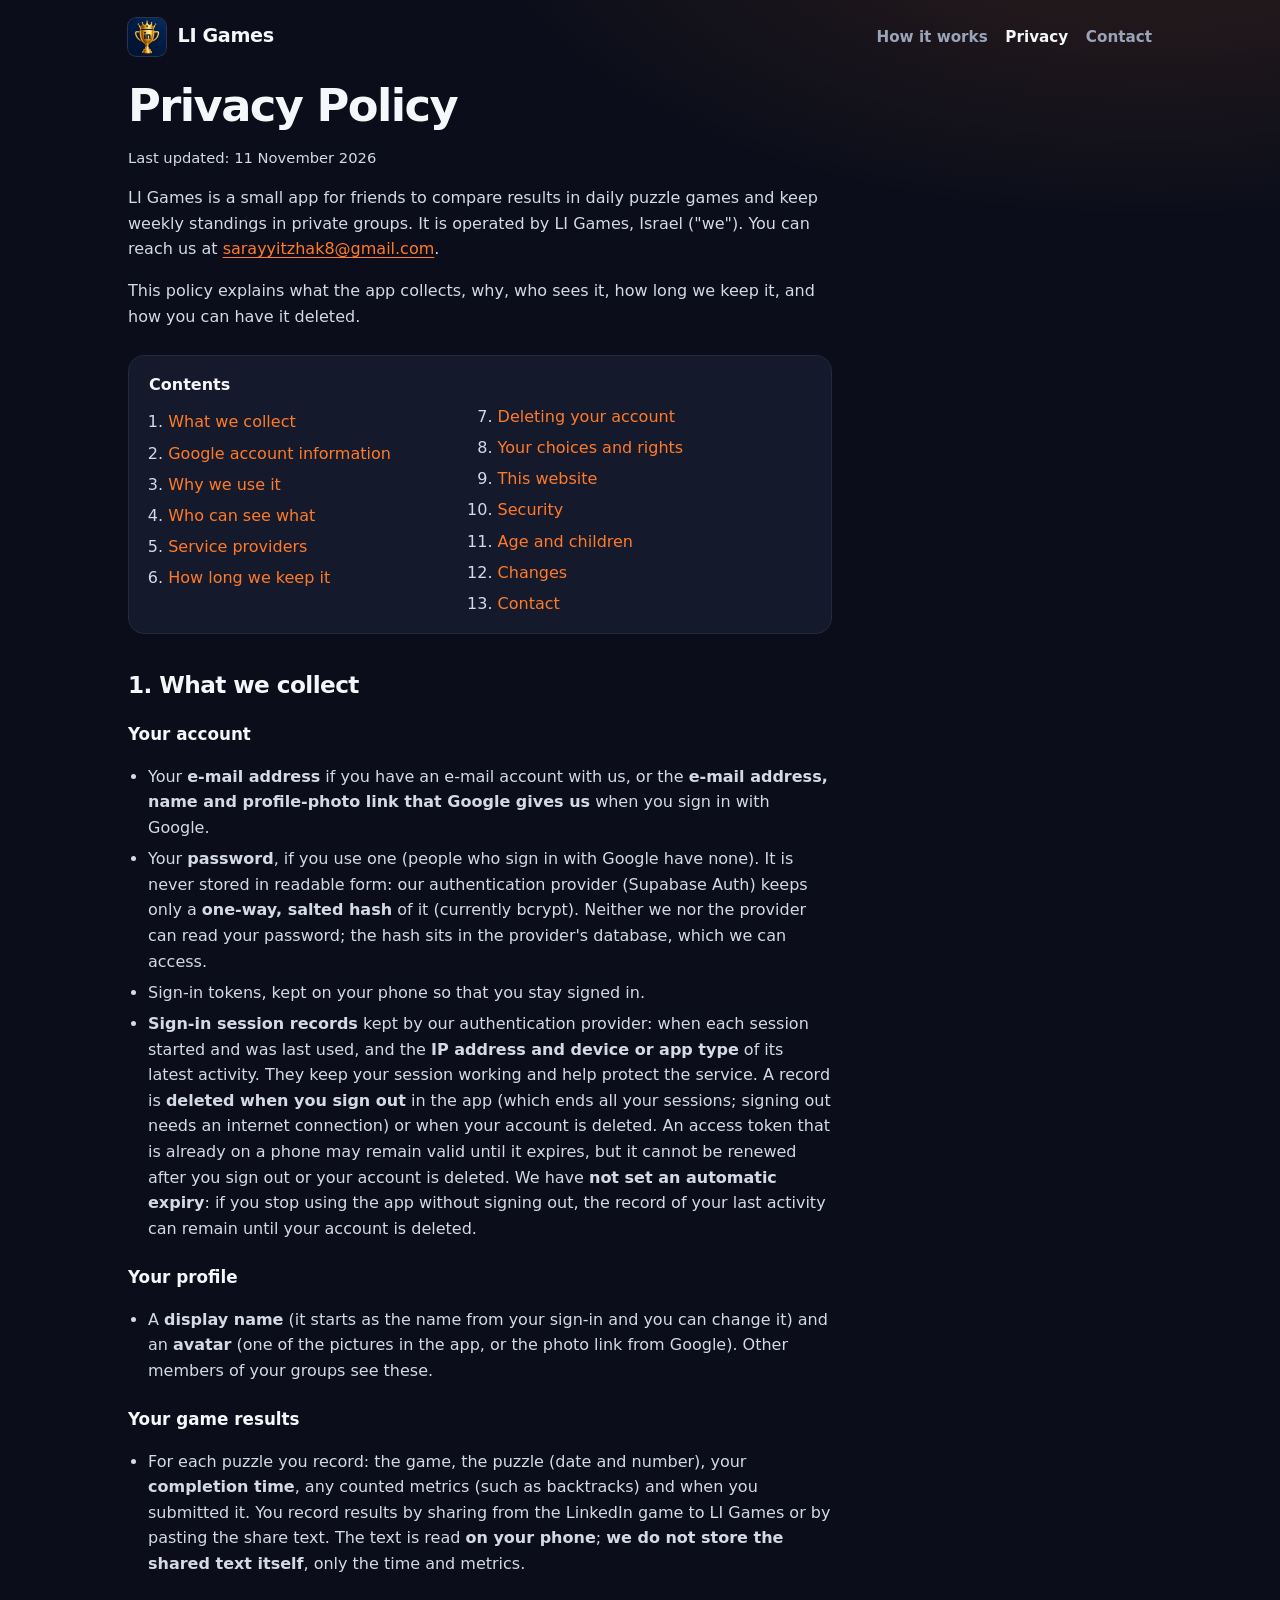
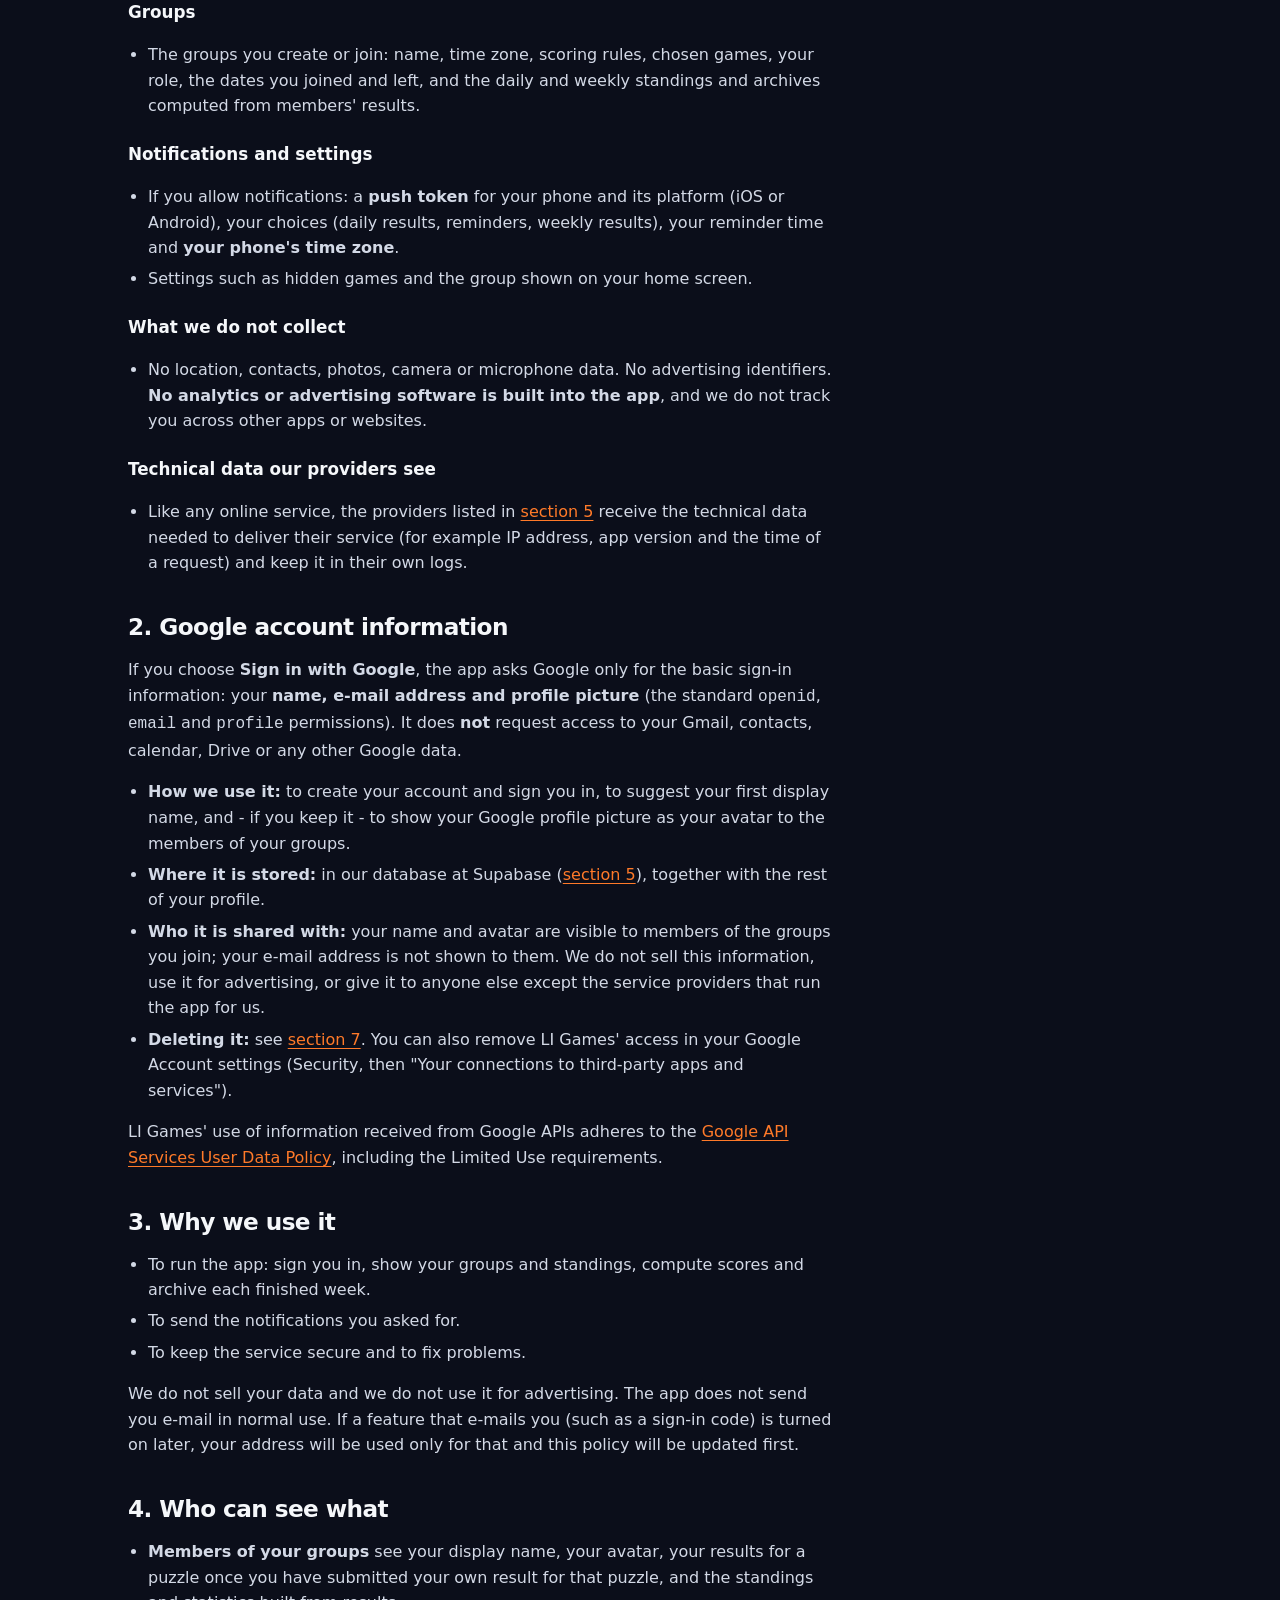
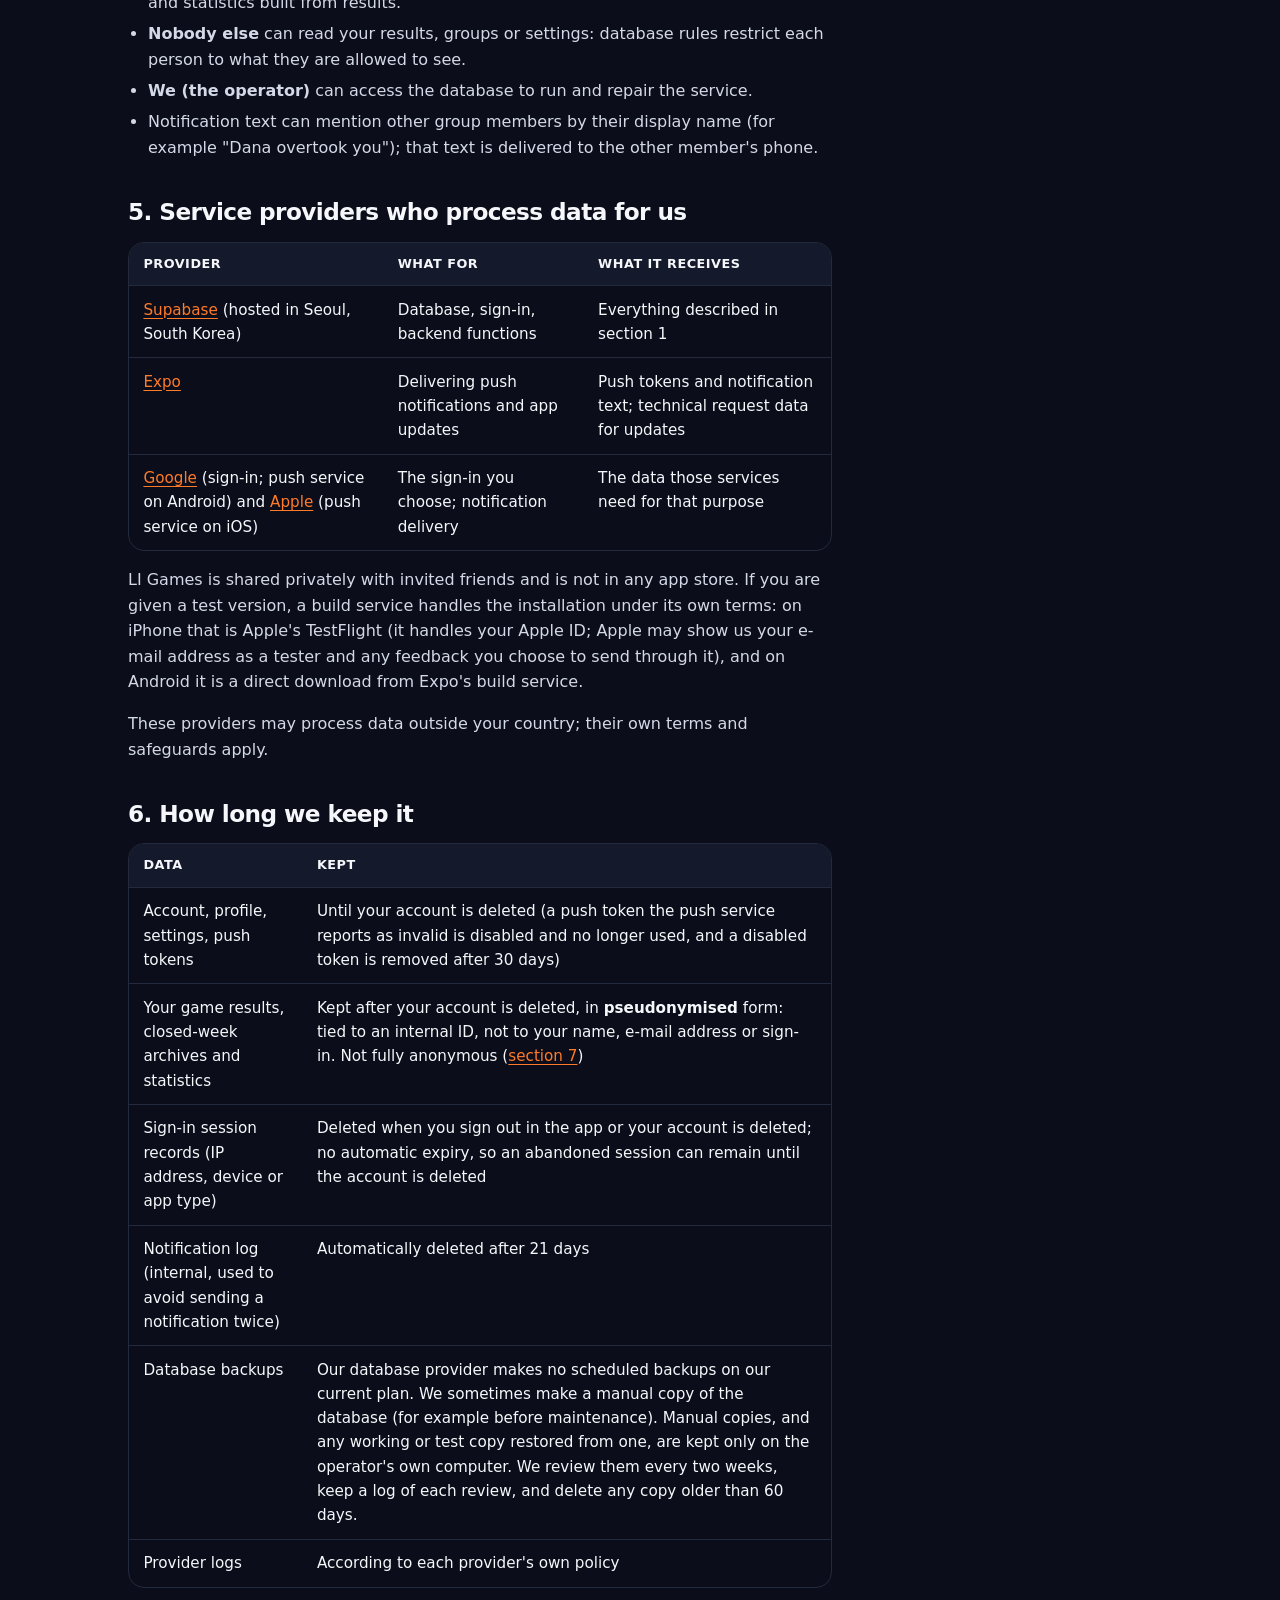
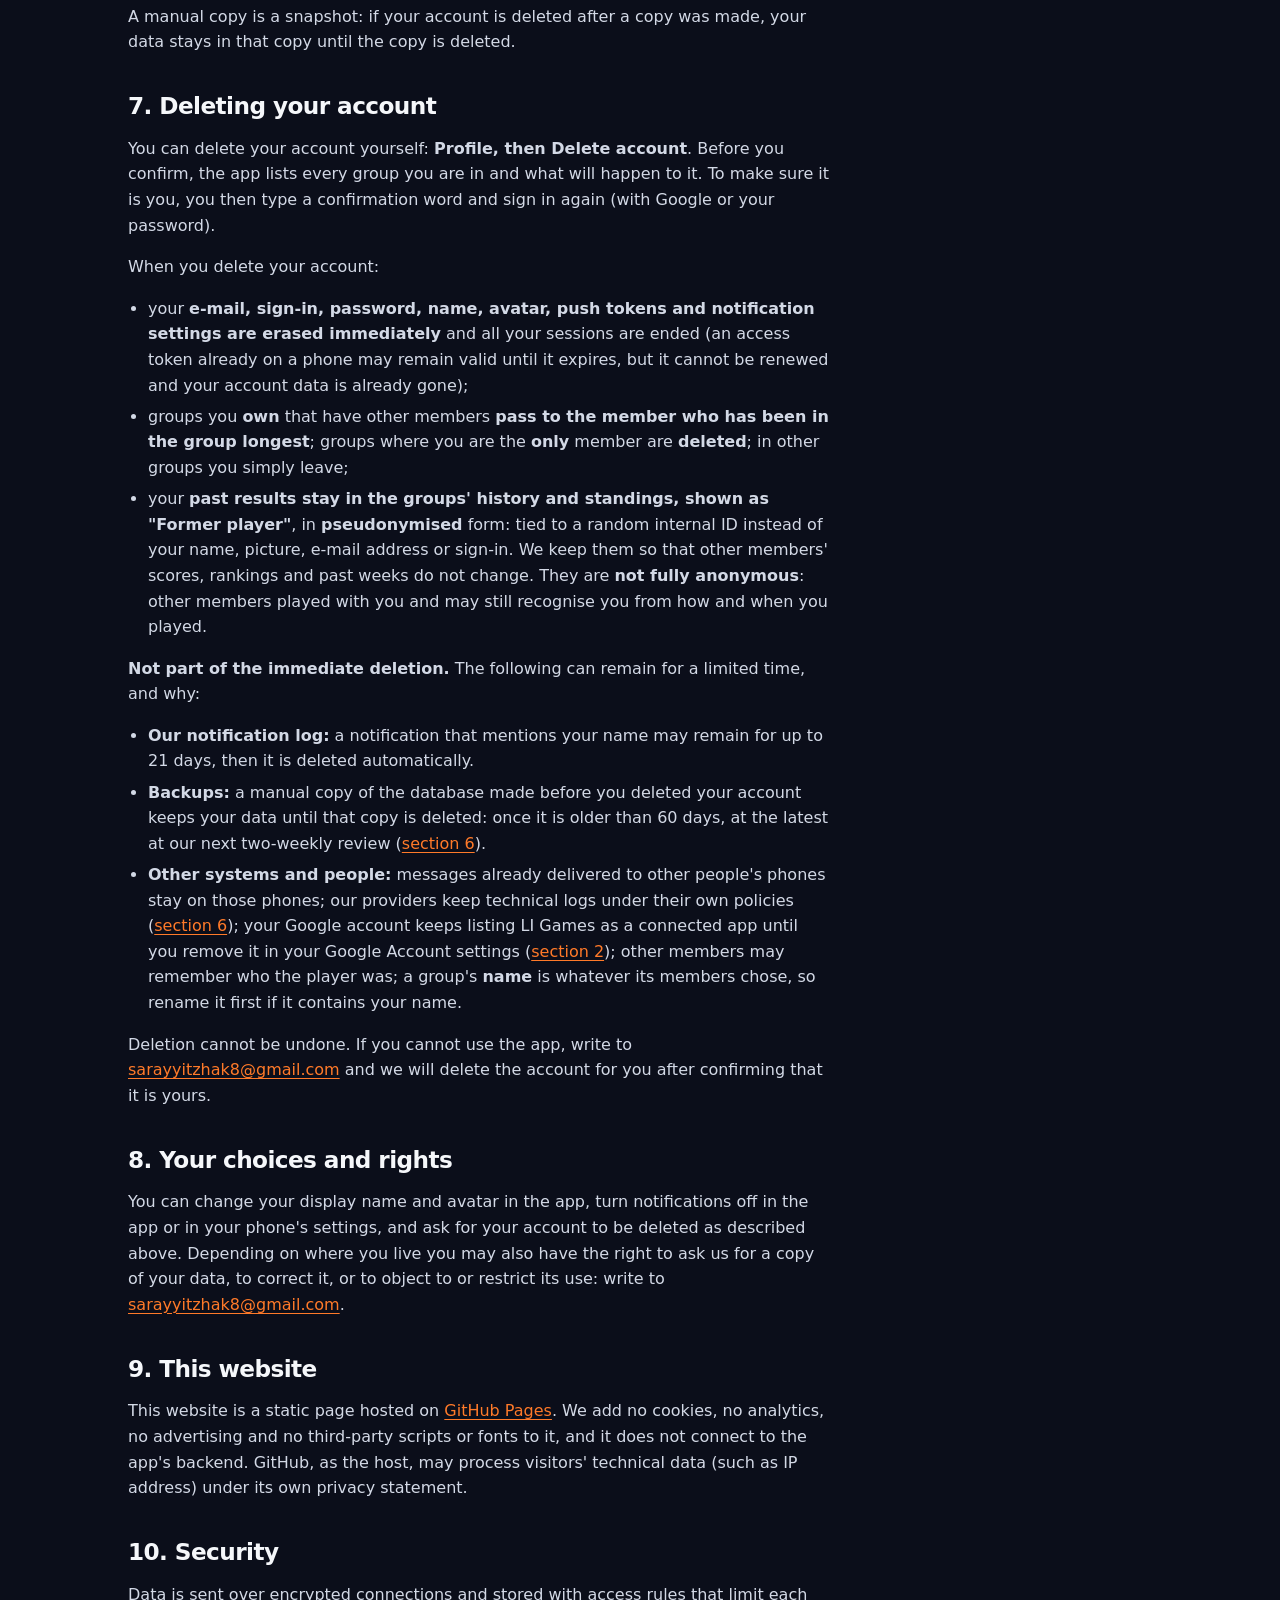
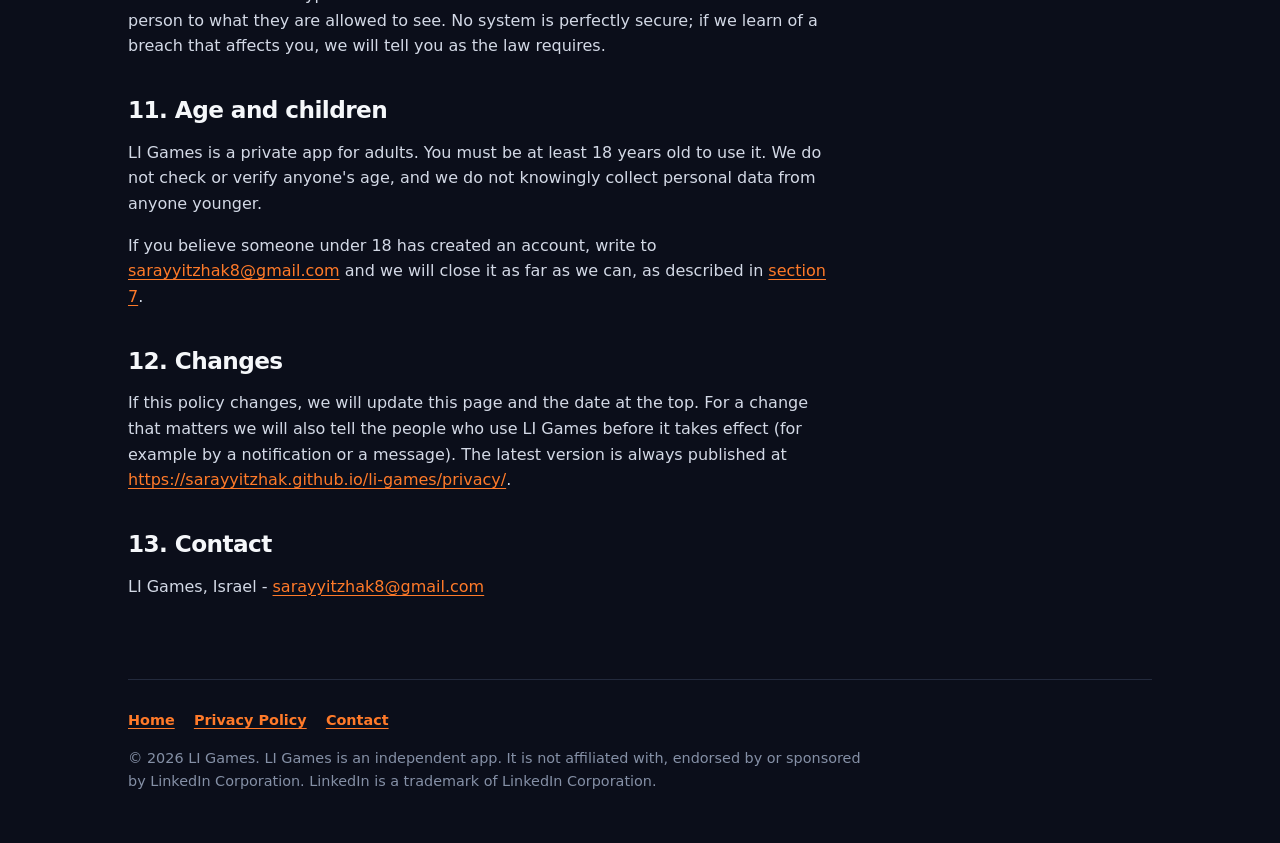
==== privacy/index.html @ dd8dc1b9 "LI Games site" ====
<!doctype html>
<html lang="en">
<head>
<meta charset="utf-8">
<meta name="viewport" content="width=device-width, initial-scale=1">
<title>Privacy Policy - LI Games</title>
<meta name="description" content="How the LI Games app collects, uses, shares and deletes your data, including the Google account information used to sign in.">
<meta name="theme-color" content="#0b0e1a">
<meta http-equiv="Content-Security-Policy" content="default-src 'none'; style-src 'self'; img-src 'self'; base-uri 'none'; form-action 'none'">
<link rel="canonical" href="https://sarayyitzhak.github.io/li-games/privacy/">
<link rel="icon" type="image/png" sizes="64x64" href="../assets/favicon.png">
<link rel="apple-touch-icon" href="../assets/apple-touch-icon.png">
<link rel="stylesheet" href="../styles.css">
</head>
<body>
<a class="skip" href="#main">Skip to content</a>

<div class="wrap">
  <header class="site-header">
    <a class="brand" href="../"><img src="../assets/logo.png" alt="" width="40" height="40"><span>LI Games</span></a>
    <nav class="nav" aria-label="Main">
      <a class="optional" href="../#how">How it works</a>
      <a href="./" aria-current="page">Privacy</a>
      <a href="../#contact">Contact</a>
    </nav>
  </header>

  <main id="main" class="prose">
    <h1>Privacy Policy</h1>
    <p class="meta">Last updated: <time datetime="2026-11-11">11 November 2026</time></p>

    <p>LI Games is a small app for friends to compare results in daily puzzle games and keep weekly standings in private groups. It is operated by LI Games, Israel ("we"). You can reach us at <a href="mailto:sarayyitzhak8@gmail.com">sarayyitzhak8@gmail.com</a>.</p>
    <p>This policy explains what the app collects, why, who sees it, how long we keep it, and how you can have it deleted.</p>

    <nav class="toc" aria-label="Contents">
      <strong>Contents</strong>
      <ol>
        <li><a href="#collect">What we collect</a></li>
        <li><a href="#google">Google account information</a></li>
        <li><a href="#why">Why we use it</a></li>
        <li><a href="#who">Who can see what</a></li>
        <li><a href="#providers">Service providers</a></li>
        <li><a href="#keep">How long we keep it</a></li>
        <li><a href="#delete">Deleting your account</a></li>
        <li><a href="#rights">Your choices and rights</a></li>
        <li><a href="#website">This website</a></li>
        <li><a href="#security">Security</a></li>
        <li><a href="#children">Age and children</a></li>
        <li><a href="#changes">Changes</a></li>
        <li><a href="#contact">Contact</a></li>
      </ol>
    </nav>

    <h2 id="collect">1. What we collect</h2>

    <h3>Your account</h3>
    <ul>
      <li>Your <strong>e-mail address</strong> if you have an e-mail account with us, or the <strong>e-mail address, name and profile-photo link that Google gives us</strong> when you sign in with Google.</li>
      <li>Your <strong>password</strong>, if you use one (people who sign in with Google have none). It is never stored in readable form: our authentication provider (Supabase Auth) keeps only a <strong>one-way, salted hash</strong> of it (currently bcrypt). Neither we nor the provider can read your password; the hash sits in the provider's database, which we can access.</li>
      <li>Sign-in tokens, kept on your phone so that you stay signed in.</li>
      <li><strong>Sign-in session records</strong> kept by our authentication provider: when each session started and was last used, and the <strong>IP address and device or app type</strong> of its latest activity. They keep your session working and help protect the service. A record is <strong>deleted when you sign out</strong> in the app (which ends all your sessions; signing out needs an internet connection) or when your account is deleted. An access token that is already on a phone may remain valid until it expires, but it cannot be renewed after you sign out or your account is deleted. We have <strong>not set an automatic expiry</strong>: if you stop using the app without signing out, the record of your last activity can remain until your account is deleted.</li>
    </ul>

    <h3>Your profile</h3>
    <ul>
      <li>A <strong>display name</strong> (it starts as the name from your sign-in and you can change it) and an <strong>avatar</strong> (one of the pictures in the app, or the photo link from Google). Other members of your groups see these.</li>
    </ul>

    <h3>Your game results</h3>
    <ul>
      <li>For each puzzle you record: the game, the puzzle (date and number), your <strong>completion time</strong>, any counted metrics (such as backtracks) and when you submitted it. You record results by sharing from the LinkedIn game to LI Games or by pasting the share text. The text is read <strong>on your phone</strong>; <strong>we do not store the shared text itself</strong>, only the time and metrics.</li>
    </ul>

    <h3>Groups</h3>
    <ul>
      <li>The groups you create or join: name, time zone, scoring rules, chosen games, your role, the dates you joined and left, and the daily and weekly standings and archives computed from members' results.</li>
    </ul>

    <h3>Notifications and settings</h3>
    <ul>
      <li>If you allow notifications: a <strong>push token</strong> for your phone and its platform (iOS or Android), your choices (daily results, reminders, weekly results), your reminder time and <strong>your phone's time zone</strong>.</li>
      <li>Settings such as hidden games and the group shown on your home screen.</li>
    </ul>

    <h3>What we do not collect</h3>
    <ul>
      <li>No location, contacts, photos, camera or microphone data. No advertising identifiers. <strong>No analytics or advertising software is built into the app</strong>, and we do not track you across other apps or websites.</li>
    </ul>

    <h3>Technical data our providers see</h3>
    <ul>
      <li>Like any online service, the providers listed in <a href="#providers">section 5</a> receive the technical data needed to deliver their service (for example IP address, app version and the time of a request) and keep it in their own logs.</li>
    </ul>

    <h2 id="google">2. Google account information</h2>
    <p>If you choose <strong>Sign in with Google</strong>, the app asks Google only for the basic sign-in information: your <strong>name, e-mail address and profile picture</strong> (the standard <code>openid</code>, <code>email</code> and <code>profile</code> permissions). It does <strong>not</strong> request access to your Gmail, contacts, calendar, Drive or any other Google data.</p>
    <ul>
      <li><strong>How we use it:</strong> to create your account and sign you in, to suggest your first display name, and - if you keep it - to show your Google profile picture as your avatar to the members of your groups.</li>
      <li><strong>Where it is stored:</strong> in our database at Supabase (<a href="#providers">section 5</a>), together with the rest of your profile.</li>
      <li><strong>Who it is shared with:</strong> your name and avatar are visible to members of the groups you join; your e-mail address is not shown to them. We do not sell this information, use it for advertising, or give it to anyone else except the service providers that run the app for us.</li>
      <li><strong>Deleting it:</strong> see <a href="#delete">section 7</a>. You can also remove LI Games' access in your Google Account settings (Security, then "Your connections to third-party apps and services").</li>
    </ul>
    <p>LI Games' use of information received from Google APIs adheres to the <a href="https://developers.google.com/terms/api-services-user-data-policy">Google API Services User Data Policy</a>, including the Limited Use requirements.</p>

    <h2 id="why">3. Why we use it</h2>
    <ul>
      <li>To run the app: sign you in, show your groups and standings, compute scores and archive each finished week.</li>
      <li>To send the notifications you asked for.</li>
      <li>To keep the service secure and to fix problems.</li>
    </ul>
    <p>We do not sell your data and we do not use it for advertising. The app does not send you e-mail in normal use. If a feature that e-mails you (such as a sign-in code) is turned on later, your address will be used only for that and this policy will be updated first.</p>

    <h2 id="who">4. Who can see what</h2>
    <ul>
      <li><strong>Members of your groups</strong> see your display name, your avatar, your results for a puzzle once you have submitted your own result for that puzzle, and the standings and statistics built from results.</li>
      <li><strong>Nobody else</strong> can read your results, groups or settings: database rules restrict each person to what they are allowed to see.</li>
      <li><strong>We (the operator)</strong> can access the database to run and repair the service.</li>
      <li>Notification text can mention other group members by their display name (for example "Dana overtook you"); that text is delivered to the other member's phone.</li>
    </ul>

    <h2 id="providers">5. Service providers who process data for us</h2>
    <div class="table-scroll" role="region" aria-label="Service providers" tabindex="0">
      <table>
        <thead><tr><th scope="col">Provider</th><th scope="col">What for</th><th scope="col">What it receives</th></tr></thead>
        <tbody>
          <tr><td><a href="https://supabase.com/privacy">Supabase</a> (hosted in Seoul, South Korea)</td><td>Database, sign-in, backend functions</td><td>Everything described in section 1</td></tr>
          <tr><td><a href="https://expo.dev/privacy">Expo</a></td><td>Delivering push notifications and app updates</td><td>Push tokens and notification text; technical request data for updates</td></tr>
          <tr><td><a href="https://policies.google.com/privacy">Google</a> (sign-in; push service on Android) and <a href="https://www.apple.com/legal/privacy/">Apple</a> (push service on iOS)</td><td>The sign-in you choose; notification delivery</td><td>The data those services need for that purpose</td></tr>
        </tbody>
      </table>
    </div>
    <p>LI Games is shared privately with invited friends and is not in any app store. If you are given a test version, a build service handles the installation under its own terms: on iPhone that is Apple's TestFlight (it handles your Apple ID; Apple may show us your e-mail address as a tester and any feedback you choose to send through it), and on Android it is a direct download from Expo's build service.</p>
    <p>These providers may process data outside your country; their own terms and safeguards apply.</p>

    <h2 id="keep">6. How long we keep it</h2>
    <div class="table-scroll" role="region" aria-label="Retention" tabindex="0">
      <table>
        <thead><tr><th scope="col">Data</th><th scope="col">Kept</th></tr></thead>
        <tbody>
          <tr><td>Account, profile, settings, push tokens</td><td>Until your account is deleted (a push token the push service reports as invalid is disabled and no longer used, and a disabled token is removed after 30 days)</td></tr>
          <tr><td>Your game results, closed-week archives and statistics</td><td>Kept after your account is deleted, in <strong>pseudonymised</strong> form: tied to an internal ID, not to your name, e-mail address or sign-in. Not fully anonymous (<a href="#delete">section 7</a>)</td></tr>
          <tr><td>Sign-in session records (IP address, device or app type)</td><td>Deleted when you sign out in the app or your account is deleted; no automatic expiry, so an abandoned session can remain until the account is deleted</td></tr>
          <tr><td>Notification log (internal, used to avoid sending a notification twice)</td><td>Automatically deleted after 21 days</td></tr>
          <tr><td>Database backups</td><td>Our database provider makes no scheduled backups on our current plan. We sometimes make a manual copy of the database (for example before maintenance). Manual copies, and any working or test copy restored from one, are kept only on the operator's own computer. We review them every two weeks, keep a log of each review, and delete any copy older than 60 days.</td></tr>
          <tr><td>Provider logs</td><td>According to each provider's own policy</td></tr>
        </tbody>
      </table>
    </div>

    <p>A manual copy is a snapshot: if your account is deleted after a copy was made, your data stays in that copy until the copy is deleted.</p>

    <h2 id="delete">7. Deleting your account</h2>

    <p>You can delete your account yourself: <strong>Profile, then Delete account</strong>. Before you confirm, the app lists every group you are in and what will happen to it. To make sure it is you, you then type a confirmation word and sign in again (with Google or your password).</p>
    <p>When you delete your account:</p>
    <ul>
      <li>your <strong>e-mail, sign-in, password, name, avatar, push tokens and notification settings are erased immediately</strong> and all your sessions are ended (an access token already on a phone may remain valid until it expires, but it cannot be renewed and your account data is already gone);</li>
      <li>groups you <strong>own</strong> that have other members <strong>pass to the member who has been in the group longest</strong>; groups where you are the <strong>only</strong> member are <strong>deleted</strong>; in other groups you simply leave;</li>
      <li>your <strong>past results stay in the groups' history and standings, shown as "Former player"</strong>, in <strong>pseudonymised</strong> form: tied to a random internal ID instead of your name, picture, e-mail address or sign-in. We keep them so that other members' scores, rankings and past weeks do not change. They are <strong>not fully anonymous</strong>: other members played with you and may still recognise you from how and when you played.</li>
    </ul>
    <p><strong>Not part of the immediate deletion.</strong> The following can remain for a limited time, and why:</p>
    <ul>
      <li><strong>Our notification log:</strong> a notification that mentions your name may remain for up to 21 days, then it is deleted automatically.</li>
      <li><strong>Backups:</strong> a manual copy of the database made before you deleted your account keeps your data until that copy is deleted: once it is older than 60 days, at the latest at our next two-weekly review (<a href="#keep">section 6</a>).</li>
      <li><strong>Other systems and people:</strong> messages already delivered to other people's phones stay on those phones; our providers keep technical logs under their own policies (<a href="#keep">section 6</a>); your Google account keeps listing LI Games as a connected app until you remove it in your Google Account settings (<a href="#google">section 2</a>); other members may remember who the player was; a group's <strong>name</strong> is whatever its members chose, so rename it first if it contains your name.</li>
    </ul>
    
    <p>Deletion cannot be undone. If you cannot use the app, write to <a href="mailto:sarayyitzhak8@gmail.com">sarayyitzhak8@gmail.com</a> and we will delete the account for you after confirming that it is yours.</p>


    <h2 id="rights">8. Your choices and rights</h2>
    <p>You can change your display name and avatar in the app, turn notifications off in the app or in your phone's settings, and ask for your account to be deleted as described above. Depending on where you live you may also have the right to ask us for a copy of your data, to correct it, or to object to or restrict its use: write to <a href="mailto:sarayyitzhak8@gmail.com">sarayyitzhak8@gmail.com</a>.</p>

    <h2 id="website">9. This website</h2>
    <p>This website is a static page hosted on <a href="https://docs.github.com/en/site-policy/privacy-policies/github-general-privacy-statement">GitHub Pages</a>. We add no cookies, no analytics, no advertising and no third-party scripts or fonts to it, and it does not connect to the app's backend. GitHub, as the host, may process visitors' technical data (such as IP address) under its own privacy statement.</p>

    <h2 id="security">10. Security</h2>
    <p>Data is sent over encrypted connections and stored with access rules that limit each person to what they are allowed to see. No system is perfectly secure; if we learn of a breach that affects you, we will tell you as the law requires.</p>

    <h2 id="children">11. Age and children</h2>
    <p>LI Games is a private app for adults. You must be at least 18 years old to use it. We do not check or verify anyone's age, and we do not knowingly collect personal data from anyone younger.</p>

    <p>If you believe someone under 18 has created an account, write to <a href="mailto:sarayyitzhak8@gmail.com">sarayyitzhak8@gmail.com</a> and we will close it as far as we can, as described in <a href="#delete">section 7</a>.</p>

    <h2 id="changes">12. Changes</h2>
    <p>If this policy changes, we will update this page and the date at the top. For a change that matters we will also tell the people who use LI Games before it takes effect (for example by a notification or a message). The latest version is always published at <a href="https://sarayyitzhak.github.io/li-games/privacy/">https://sarayyitzhak.github.io/li-games/privacy/</a>.</p>

    <h2 id="contact">13. Contact</h2>
    <p>LI Games, Israel - <a href="mailto:sarayyitzhak8@gmail.com">sarayyitzhak8@gmail.com</a></p>
  </main>

  <footer class="site-footer">
    <div class="links"><a href="../">Home</a><a href="./">Privacy Policy</a><a href="#contact">Contact</a></div>
    <p>&copy; 2026 LI Games. LI Games is an independent app. It is not affiliated with, endorsed by or sponsored by LinkedIn Corporation. LinkedIn is a trademark of LinkedIn Corporation.</p>
  </footer>
</div>
</body>
</html>
---- styles.css ----
/* LI Games public site. Tokens mirror the app (apps/mobile/src/theme/tokens.ts): dark navy ground, one saturated orange, gold/silver/bronze for ranks,
   system fonts only (nothing is fetched from anywhere), tabular figures for every score. No JavaScript, no third-party requests. */

:root {
  color-scheme: dark;
  --canvas: #0b0e1a;
  --surface: #141a2b;
  --sunken: #0f1422;
  --line: #232a3d;
  --ink: #f5f7fa;
  --soft: #9aa3b8;
  --faint: #8590a6;
  --primary: #ff7a29;
  --primary-deep: #e4600f;
  --gold: #f5c24d;
  --silver: #b7c0d1;
  --bronze: #d98a55;
  --r-sm: 12px;
  --r-md: 16px;
  --r-lg: 20px;
  --font: system-ui, -apple-system, 'Segoe UI', Roboto, 'Helvetica Neue', Arial, sans-serif;
}

*, *::before, *::after { box-sizing: border-box; }
html { -webkit-text-size-adjust: 100%; scroll-behavior: smooth; }
@media (prefers-reduced-motion: reduce) { html { scroll-behavior: auto; } }

body {
  margin: 0;
  background: var(--canvas);
  color: var(--ink);
  font: 500 1rem/1.6 var(--font);
  background-image: radial-gradient(60rem 28rem at 90% -6rem, rgba(255, 122, 41, 0.14), transparent 70%);
  background-repeat: no-repeat;
}

a { color: var(--primary); text-underline-offset: 0.18em; }
a:hover { color: #ff9a5c; }
:focus-visible { outline: 3px solid var(--gold); outline-offset: 3px; border-radius: 6px; }

.skip { position: absolute; left: 1rem; top: -4rem; background: var(--primary); color: var(--canvas); padding: 0.6rem 1rem; border-radius: var(--r-sm); font-weight: 700; z-index: 10; }
.skip:focus { top: 1rem; }

.wrap { width: min(100% - 2rem, 64rem); margin-inline: auto; }

/* header */
.site-header { display: flex; align-items: center; justify-content: space-between; gap: 1rem; padding: 1.1rem 0; }
.brand { white-space: nowrap; display: inline-flex; align-items: center; gap: 0.7rem; color: var(--ink); text-decoration: none; font-weight: 800; letter-spacing: -0.02em; font-size: 1.2rem; }
.brand img { width: 2.4rem; height: 2.4rem; display: block; border-radius: 22%; box-shadow: 0 0 0 1px #2a3350; }
.nav { display: flex; gap: 1.1rem; font-weight: 600; font-size: 0.95rem; }
.nav a { color: var(--soft); text-decoration: none; padding: 0.4rem 0; }
.nav a:hover, .nav a[aria-current='page'] { color: var(--ink); }
@media (max-width: 30rem) { .nav { gap: 0.9rem; } .nav .optional { display: none; } }

/* hero */
.hero { display: grid; gap: 2.2rem; padding: 2.4rem 0 3rem; align-items: center; }
.chip { display: inline-block; font-size: 0.74rem; font-weight: 700; letter-spacing: 0.06em; text-transform: uppercase; color: var(--gold); border: 1px solid #3a3120; background: #2e2410; padding: 0.3rem 0.7rem; border-radius: 999px; }
h1 { font-size: clamp(2.2rem, 8.5vw, 3.7rem); line-height: 1.04; letter-spacing: -0.035em; font-weight: 800; margin: 1rem 0 1rem; }
h1 em { font-style: normal; color: var(--primary); }
.lede { color: var(--soft); font-size: 1.1rem; max-width: 34rem; margin: 0 0 1.6rem; }
.cta { display: flex; flex-wrap: wrap; gap: 0.8rem; }
.btn { display: inline-block; font-weight: 700; text-decoration: none; padding: 0.85rem 1.3rem; border-radius: var(--r-sm); border: 1px solid var(--line); color: var(--ink); background: var(--surface); }
.btn:hover { border-color: var(--faint); color: var(--ink); }
.btn.primary { background: var(--primary); border-color: var(--primary); color: var(--canvas); }
.btn.primary:hover { background: #ff8e47; color: var(--canvas); }
.fine { color: var(--faint); font-size: 0.88rem; margin-top: 1rem; }

/* the signature: a standings board, as the app shows it */
.board { background: var(--surface); border: 1px solid var(--line); border-radius: var(--r-lg); padding: 1.1rem 1.1rem 0.6rem; box-shadow: 0 18px 40px rgba(0, 0, 0, 0.35); }
.board-head { display: flex; justify-content: space-between; align-items: baseline; gap: 1rem; margin-bottom: 0.5rem; }
.board-head h2 { font-size: 1.05rem; margin: 0; letter-spacing: -0.01em; }
.board-head span { color: var(--faint); font-size: 0.8rem; font-weight: 700; letter-spacing: 0.06em; text-transform: uppercase; }
.board table { width: 100%; border-collapse: collapse; }
.board caption { text-align: left; color: var(--faint); font-size: 0.82rem; padding-bottom: 0.4rem; caption-side: bottom; padding-top: 0.6rem; }
.board th { text-align: left; font-size: 0.72rem; color: var(--faint); font-weight: 700; letter-spacing: 0.06em; text-transform: uppercase; padding: 0.3rem 0.2rem; border-bottom: 1px solid var(--line); }
.board th:last-child, .board td:last-child { text-align: right; }
.board td { padding: 0.62rem 0.2rem; border-bottom: 1px solid var(--line); vertical-align: middle; }
.board tr:last-child td { border-bottom: 0; }
.coin { display: inline-grid; place-items: center; width: 1.7rem; height: 1.7rem; border-radius: 50%; font-weight: 800; font-size: 0.85rem; color: var(--canvas); font-variant-numeric: tabular-nums; }
.coin.gold { background: var(--gold); }
.coin.silver { background: var(--silver); }
.coin.bronze { background: var(--bronze); }
.coin.plain { background: var(--sunken); color: var(--soft); border: 1px solid var(--line); }
.who { display: inline-flex; align-items: center; gap: 0.6rem; font-weight: 700; }
.dot { display: inline-grid; place-items: center; width: 1.7rem; height: 1.7rem; border-radius: 50%; font-size: 0.8rem; font-weight: 800; color: var(--canvas); }
.c1 { background: #5ba8ff; } .c2 { background: #34d399; } .c3 { background: #a78bfa; } .c4 { background: #f472b6; }
.pts { font-weight: 800; font-size: 1.1rem; letter-spacing: -0.02em; font-variant-numeric: tabular-nums; }
.pts small { color: var(--faint); font-weight: 600; font-size: 0.72rem; margin-left: 0.15rem; letter-spacing: 0; }

/* sections */
section { padding: 2.6rem 0; }
h2 { font-size: clamp(1.5rem, 4.5vw, 2rem); letter-spacing: -0.025em; line-height: 1.15; margin: 0 0 0.6rem; }
.section-lede { color: var(--soft); max-width: 40rem; margin: 0 0 1.6rem; }

.steps { list-style: none; counter-reset: step; display: grid; gap: 1rem; padding: 0; margin: 0; }
.steps li { counter-increment: step; background: var(--surface); border: 1px solid var(--line); border-radius: var(--r-md); padding: 1.2rem; }
.steps li::before { content: counter(step); display: inline-grid; place-items: center; width: 2rem; height: 2rem; border-radius: 50%; background: var(--primary); color: var(--canvas); font-weight: 800; margin-bottom: 0.7rem; font-variant-numeric: tabular-nums; }
.steps h3, .cards h3 { font-size: 1.05rem; margin: 0 0 0.3rem; letter-spacing: -0.01em; }
.steps p, .cards p { margin: 0; color: var(--soft); }

.cards { display: grid; gap: 1rem; margin: 0; padding: 0; list-style: none; }
.cards li { background: var(--surface); border: 1px solid var(--line); border-radius: var(--r-md); padding: 1.2rem; }

.band { background: var(--surface); border: 1px solid var(--line); border-radius: var(--r-lg); padding: 1.5rem; }
.band ul { margin: 0.6rem 0 1.1rem; padding-left: 1.2rem; color: var(--soft); }
.band li { margin: 0.35rem 0; }
.band li strong { color: var(--ink); }

/* footer */
.site-footer { border-top: 1px solid var(--line); margin-top: 2rem; padding: 1.8rem 0 3rem; color: var(--faint); font-size: 0.9rem; }
.site-footer .links { display: flex; flex-wrap: wrap; gap: 1.2rem; margin-bottom: 0.9rem; font-weight: 600; }
.site-footer p { margin: 0.4rem 0; max-width: 46rem; }

/* privacy policy and other reading pages */
.prose { max-width: 44rem; padding-bottom: 2rem; }
.prose h1 { font-size: clamp(2rem, 7vw, 2.8rem); margin-top: 0.6rem; }
.prose h2 { margin-top: 2.4rem; font-size: 1.45rem; scroll-margin-top: 1rem; }
.prose h3 { font-size: 1.05rem; margin: 1.4rem 0 0.3rem; }
.prose p, .prose li { color: #d3d9e6; }
.prose ul { padding-left: 1.25rem; }
.prose li { margin: 0.35rem 0; }
.meta { color: var(--faint); font-size: 0.92rem; }
.toc { background: var(--surface); border: 1px solid var(--line); border-radius: var(--r-md); padding: 1rem 1.25rem; margin: 1.6rem 0; }
.toc ol { margin: 0.4rem 0 0; padding-left: 1.2rem; columns: 1; }
.toc a { text-decoration: none; }
.callout { background: #2e220f; border: 1px solid #4a3714; border-radius: var(--r-md); padding: 1rem 1.2rem; color: #f3dcae; margin: 1.2rem 0; }
.callout p { color: inherit; margin: 0.3rem 0; }
.table-scroll { overflow-x: auto; margin: 1rem 0; border: 1px solid var(--line); border-radius: var(--r-md); }
.prose table { border-collapse: collapse; width: 100%; min-width: 34rem; font-size: 0.95rem; }
.prose th, .prose td { text-align: left; padding: 0.7rem 0.9rem; border-bottom: 1px solid var(--line); vertical-align: top; }
.prose th { background: var(--surface); color: var(--ink); font-size: 0.8rem; letter-spacing: 0.04em; text-transform: uppercase; }
.prose tr:last-child td { border-bottom: 0; }
mark.todo { background: #ff7a29; color: #0b0e1a; padding: 0 0.3em; border-radius: 4px; font-weight: 800; }

@media (min-width: 48rem) {
  .hero { grid-template-columns: 1.15fr 0.85fr; gap: 3rem; padding: 3.6rem 0 4rem; }
  .steps { grid-template-columns: repeat(3, 1fr); }
  .cards { grid-template-columns: repeat(2, 1fr); }
  .toc ol { columns: 2; }
}
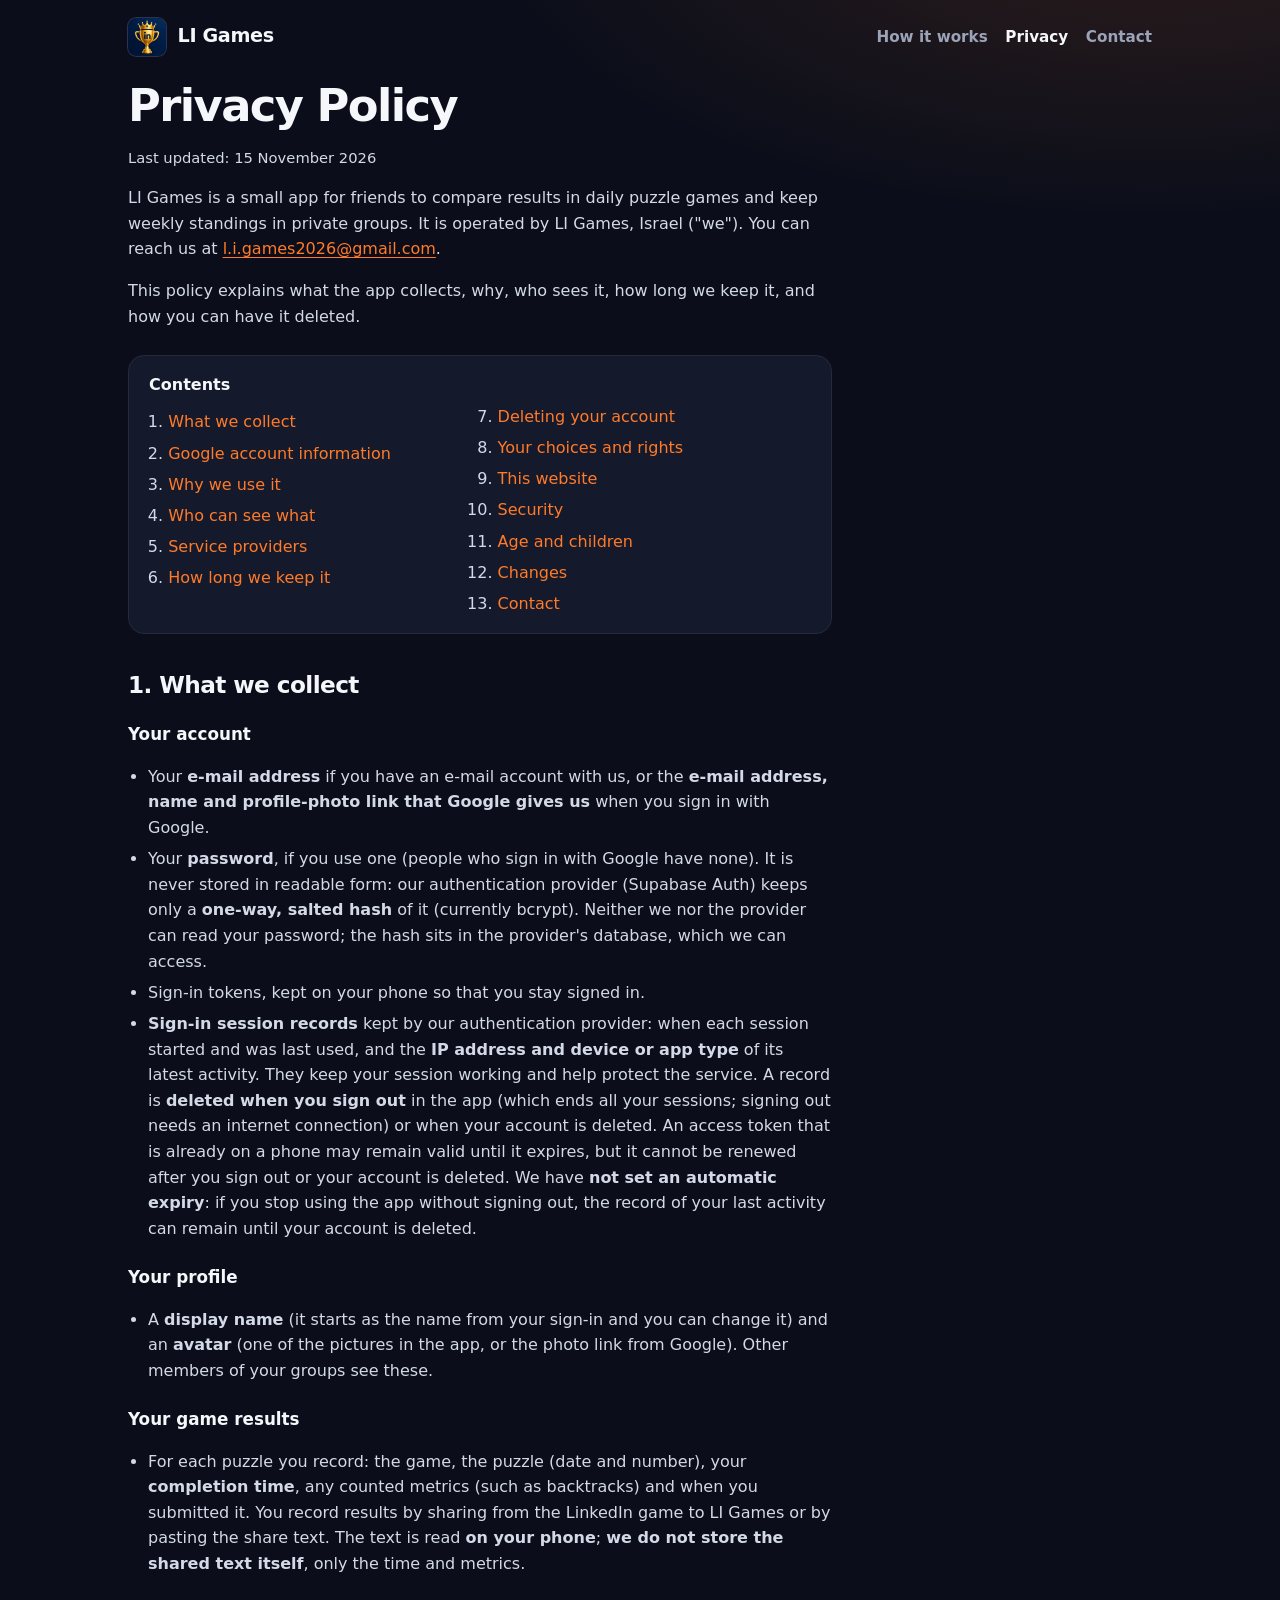
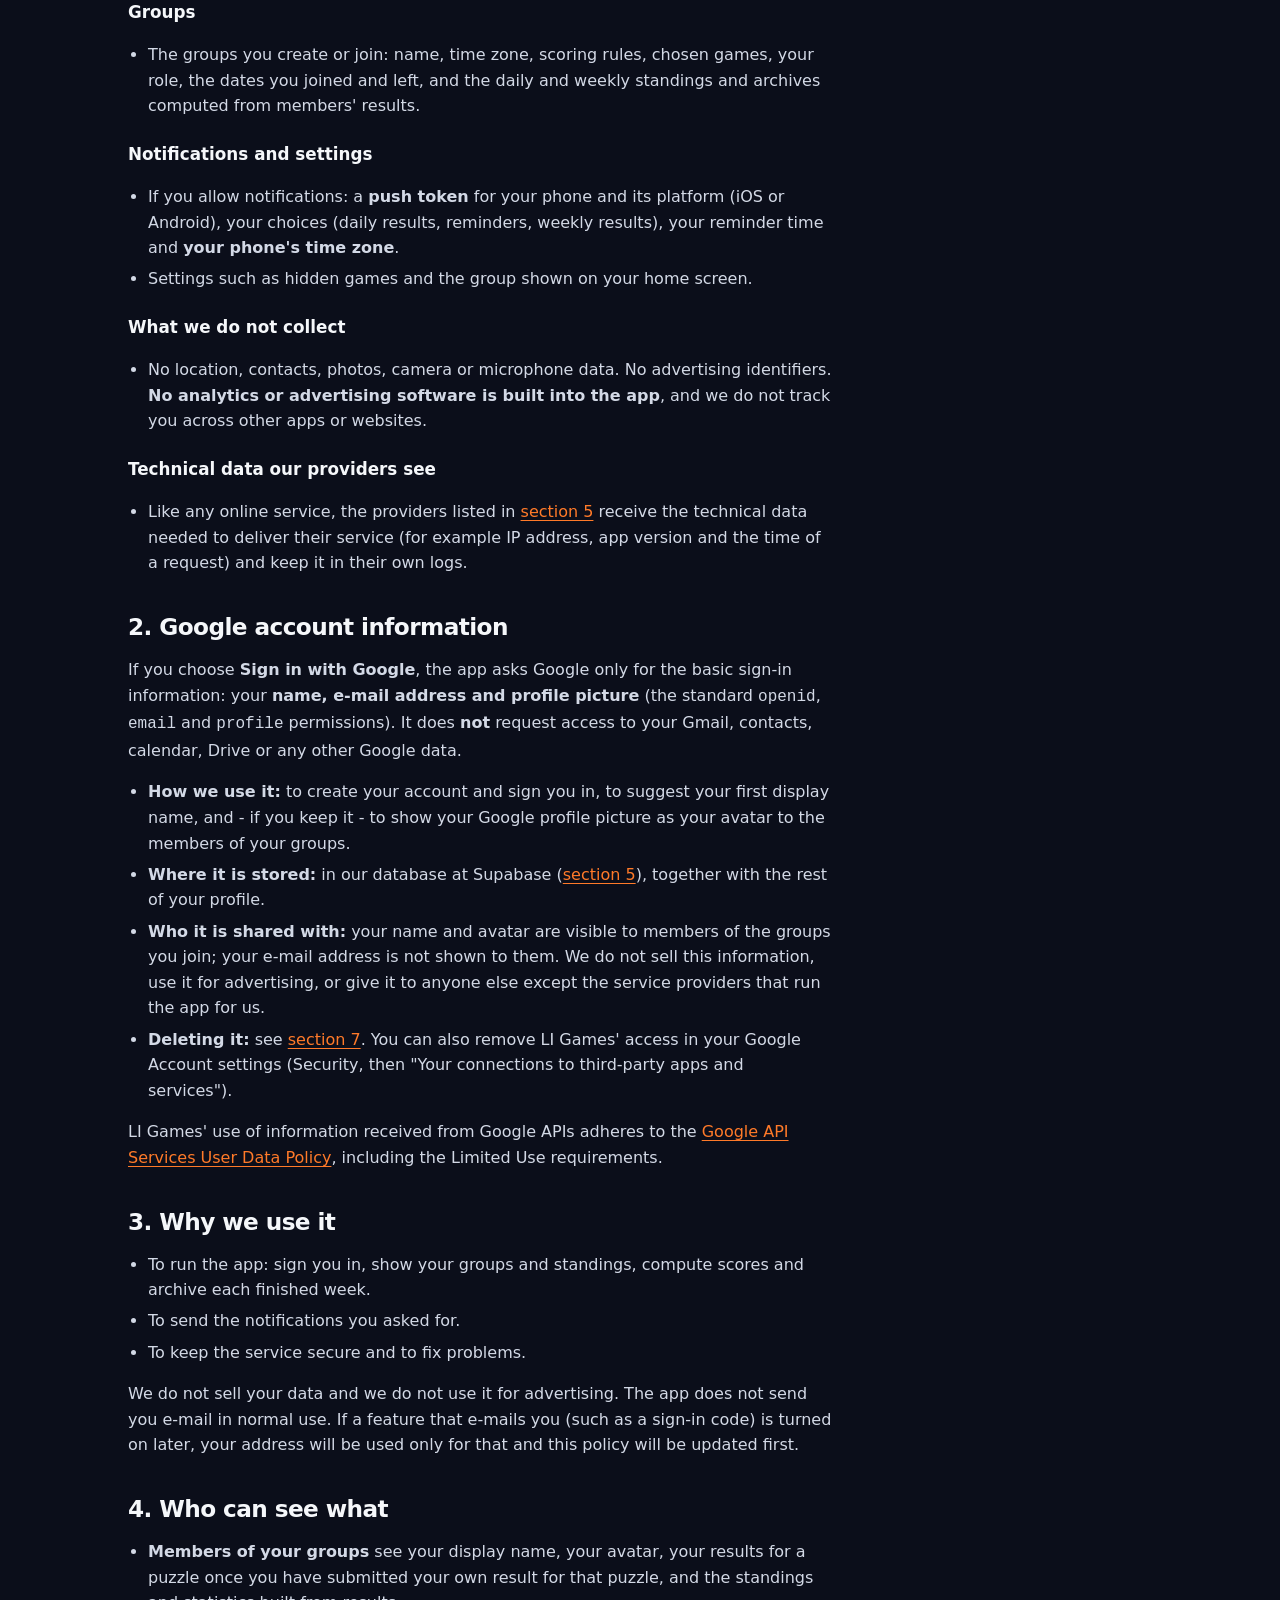
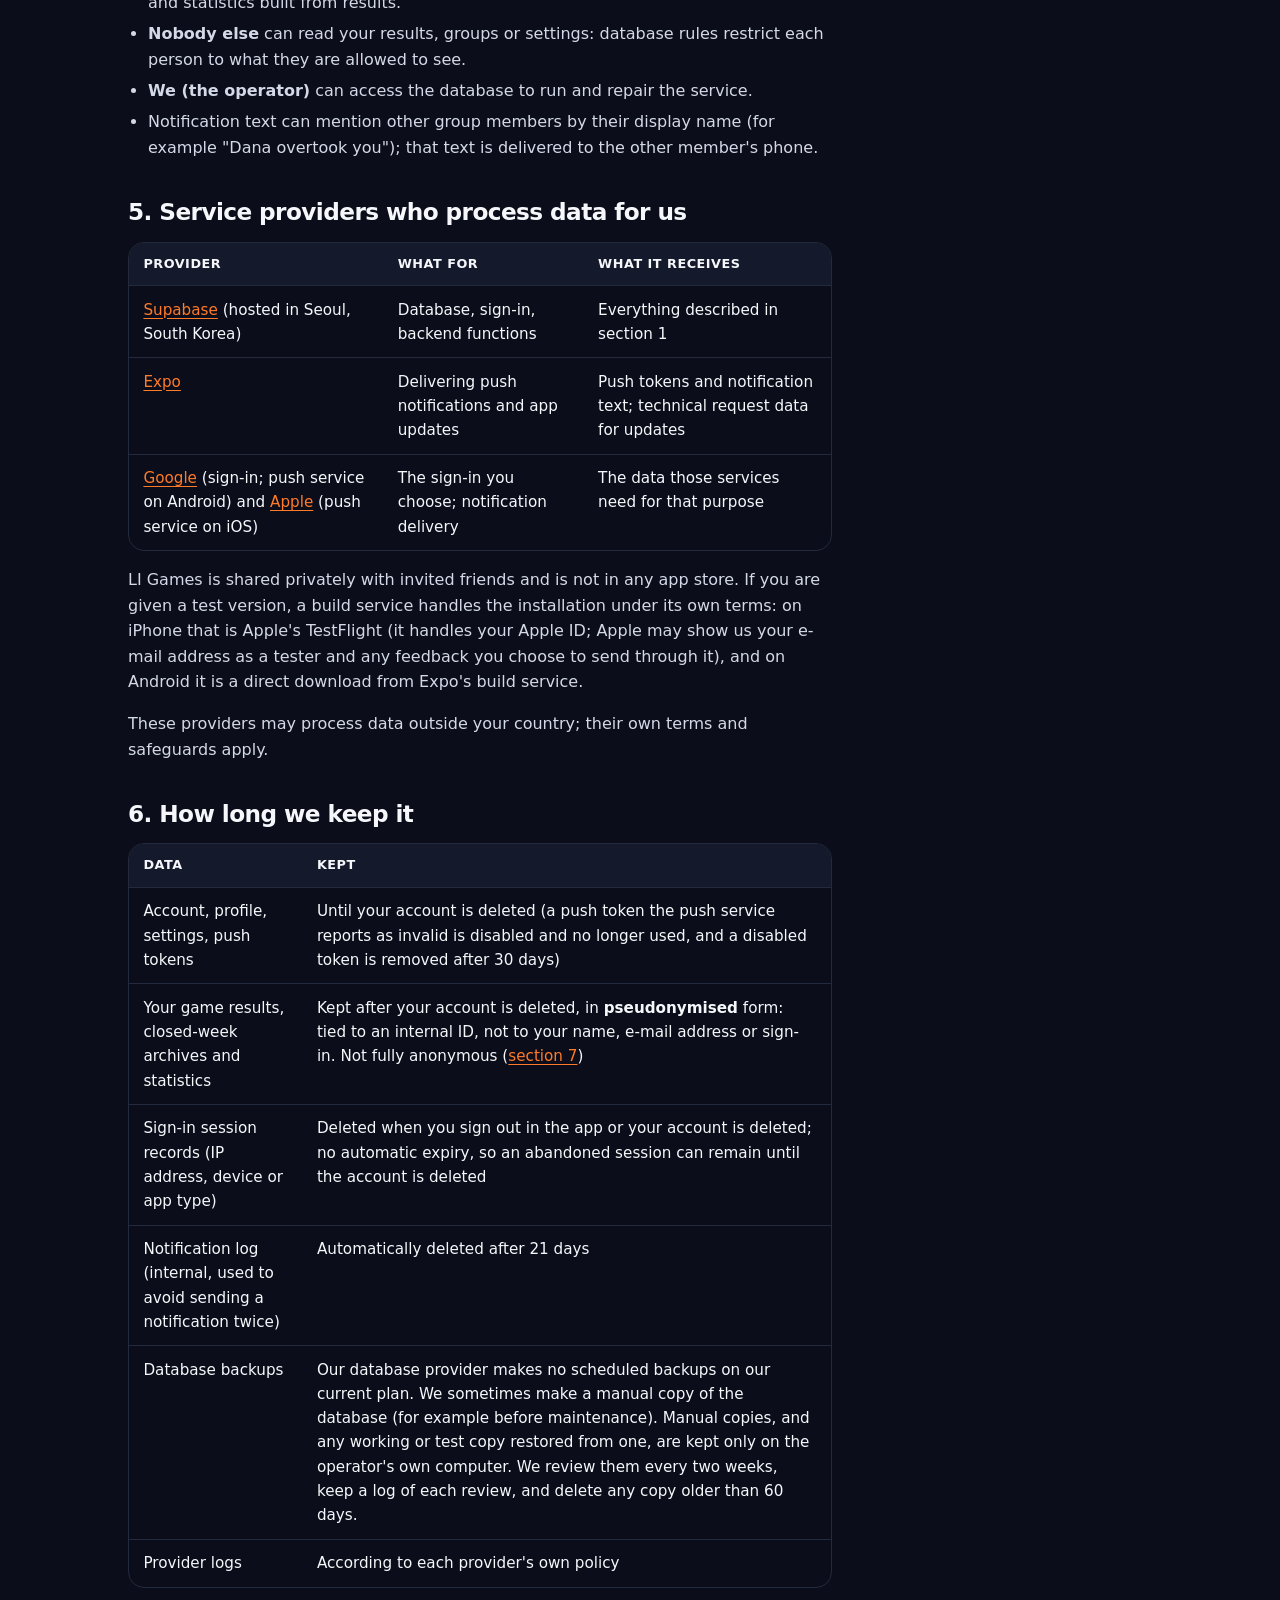
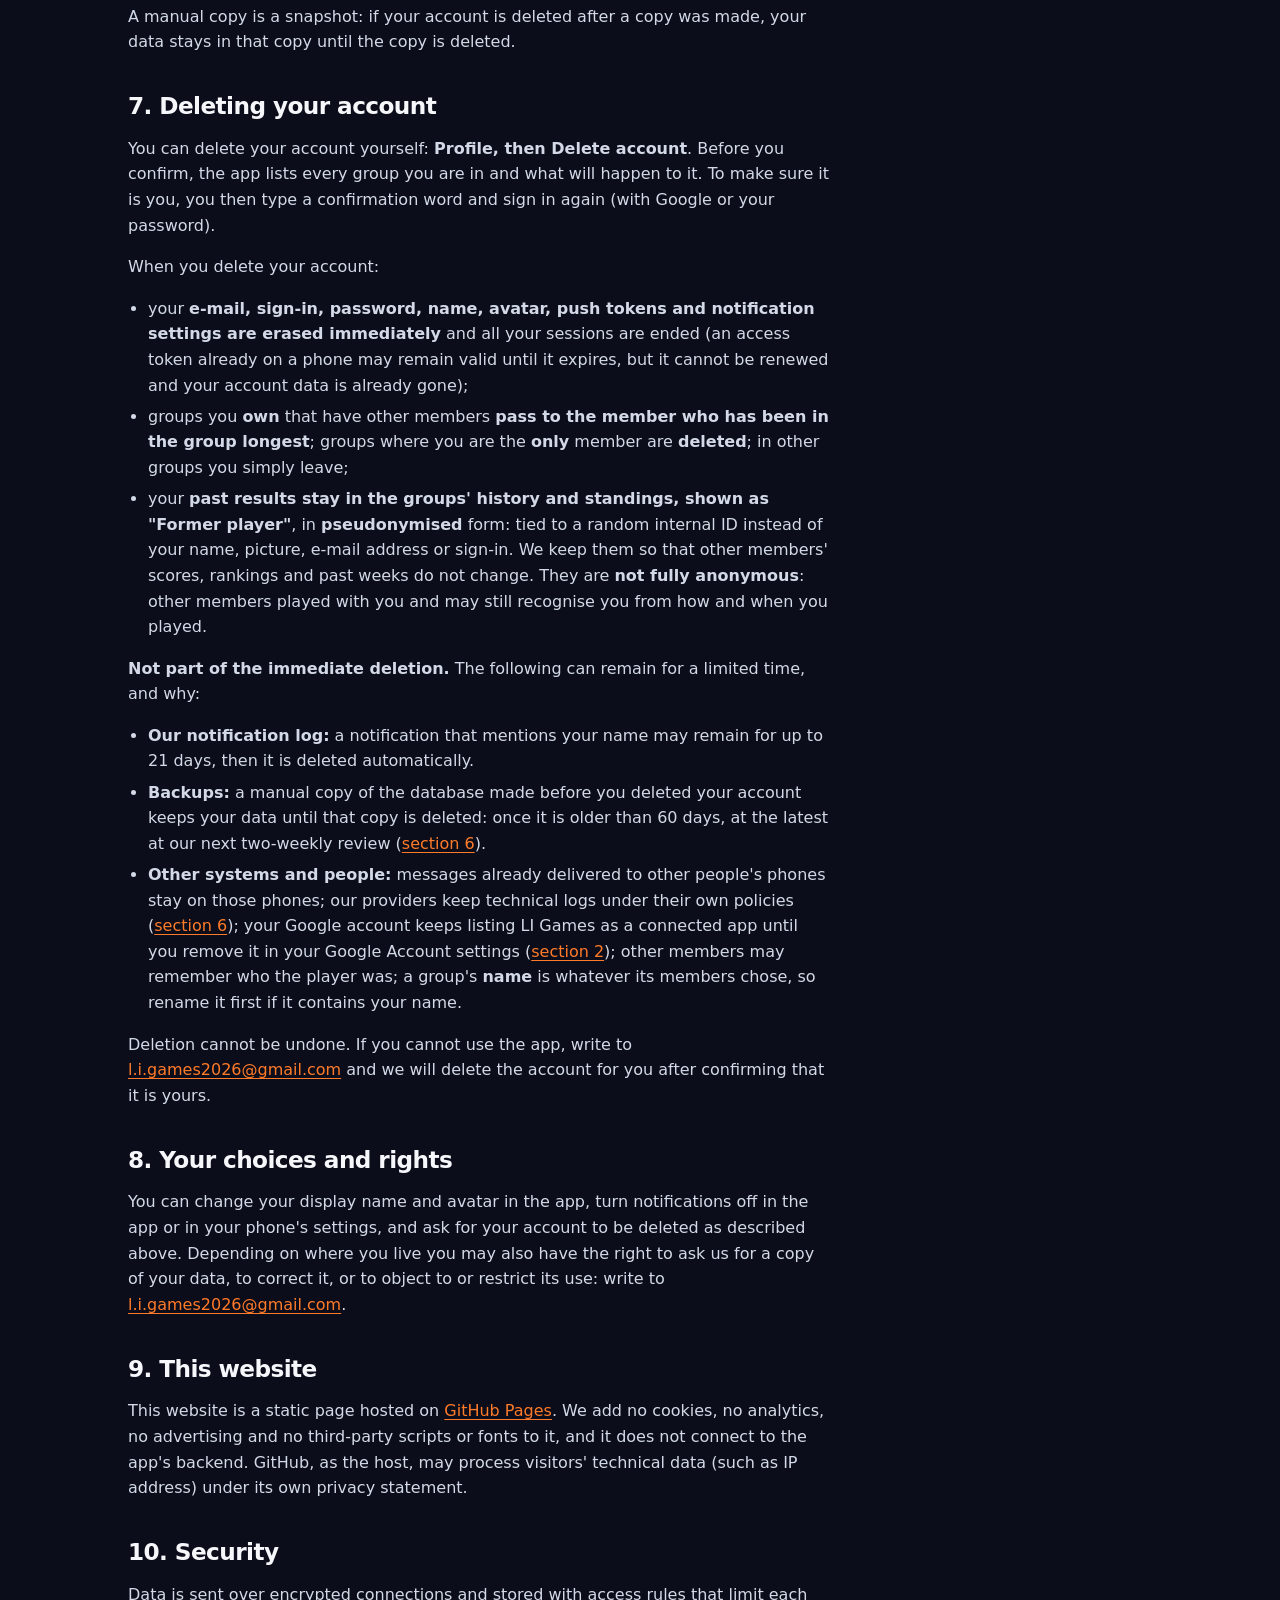
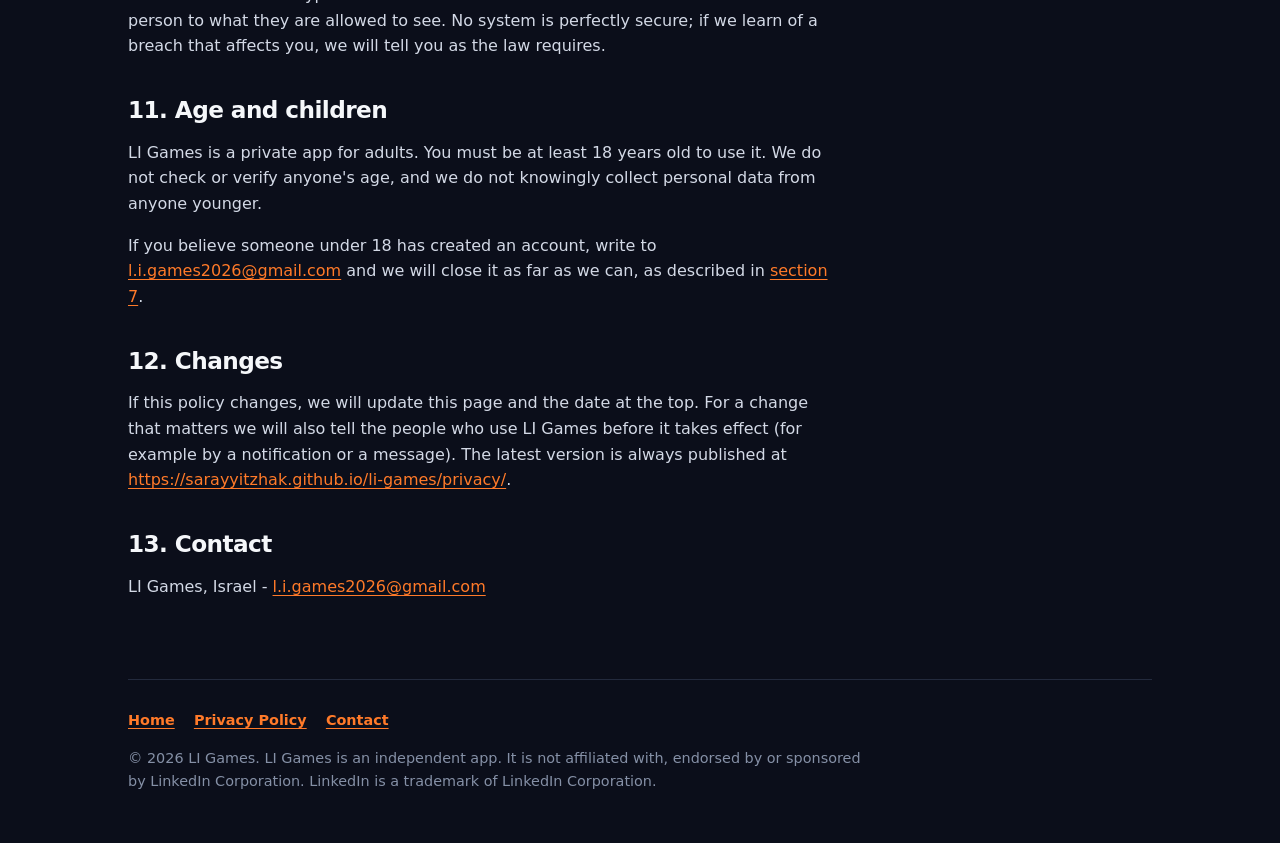
==== commit b94a0281: "Update public contact address" ====
--- a/privacy/index.html
+++ b/privacy/index.html
@@ -27,9 +27,9 @@
 
   <main id="main" class="prose">
     <h1>Privacy Policy</h1>
-    <p class="meta">Last updated: <time datetime="2026-11-11">11 November 2026</time></p>
+    <p class="meta">Last updated: <time datetime="2026-11-15">15 November 2026</time></p>
 
-    <p>LI Games is a small app for friends to compare results in daily puzzle games and keep weekly standings in private groups. It is operated by LI Games, Israel ("we"). You can reach us at <a href="mailto:sarayyitzhak8@gmail.com">sarayyitzhak8@gmail.com</a>.</p>
+    <p>LI Games is a small app for friends to compare results in daily puzzle games and keep weekly standings in private groups. It is operated by LI Games, Israel ("we"). You can reach us at <a href="mailto:l.i.games2026@gmail.com">l.i.games2026@gmail.com</a>.</p>
     <p>This policy explains what the app collects, why, who sees it, how long we keep it, and how you can have it deleted.</p>
 
     <nav class="toc" aria-label="Contents">
@@ -165,11 +165,11 @@
       <li><strong>Other systems and people:</strong> messages already delivered to other people's phones stay on those phones; our providers keep technical logs under their own policies (<a href="#keep">section 6</a>); your Google account keeps listing LI Games as a connected app until you remove it in your Google Account settings (<a href="#google">section 2</a>); other members may remember who the player was; a group's <strong>name</strong> is whatever its members chose, so rename it first if it contains your name.</li>
     </ul>
     
-    <p>Deletion cannot be undone. If you cannot use the app, write to <a href="mailto:sarayyitzhak8@gmail.com">sarayyitzhak8@gmail.com</a> and we will delete the account for you after confirming that it is yours.</p>
+    <p>Deletion cannot be undone. If you cannot use the app, write to <a href="mailto:l.i.games2026@gmail.com">l.i.games2026@gmail.com</a> and we will delete the account for you after confirming that it is yours.</p>
 
 
     <h2 id="rights">8. Your choices and rights</h2>
-    <p>You can change your display name and avatar in the app, turn notifications off in the app or in your phone's settings, and ask for your account to be deleted as described above. Depending on where you live you may also have the right to ask us for a copy of your data, to correct it, or to object to or restrict its use: write to <a href="mailto:sarayyitzhak8@gmail.com">sarayyitzhak8@gmail.com</a>.</p>
+    <p>You can change your display name and avatar in the app, turn notifications off in the app or in your phone's settings, and ask for your account to be deleted as described above. Depending on where you live you may also have the right to ask us for a copy of your data, to correct it, or to object to or restrict its use: write to <a href="mailto:l.i.games2026@gmail.com">l.i.games2026@gmail.com</a>.</p>
 
     <h2 id="website">9. This website</h2>
     <p>This website is a static page hosted on <a href="https://docs.github.com/en/site-policy/privacy-policies/github-general-privacy-statement">GitHub Pages</a>. We add no cookies, no analytics, no advertising and no third-party scripts or fonts to it, and it does not connect to the app's backend. GitHub, as the host, may process visitors' technical data (such as IP address) under its own privacy statement.</p>
@@ -180,13 +180,13 @@
     <h2 id="children">11. Age and children</h2>
     <p>LI Games is a private app for adults. You must be at least 18 years old to use it. We do not check or verify anyone's age, and we do not knowingly collect personal data from anyone younger.</p>
 
-    <p>If you believe someone under 18 has created an account, write to <a href="mailto:sarayyitzhak8@gmail.com">sarayyitzhak8@gmail.com</a> and we will close it as far as we can, as described in <a href="#delete">section 7</a>.</p>
+    <p>If you believe someone under 18 has created an account, write to <a href="mailto:l.i.games2026@gmail.com">l.i.games2026@gmail.com</a> and we will close it as far as we can, as described in <a href="#delete">section 7</a>.</p>
 
     <h2 id="changes">12. Changes</h2>
     <p>If this policy changes, we will update this page and the date at the top. For a change that matters we will also tell the people who use LI Games before it takes effect (for example by a notification or a message). The latest version is always published at <a href="https://sarayyitzhak.github.io/li-games/privacy/">https://sarayyitzhak.github.io/li-games/privacy/</a>.</p>
 
     <h2 id="contact">13. Contact</h2>
-    <p>LI Games, Israel - <a href="mailto:sarayyitzhak8@gmail.com">sarayyitzhak8@gmail.com</a></p>
+    <p>LI Games, Israel - <a href="mailto:l.i.games2026@gmail.com">l.i.games2026@gmail.com</a></p>
   </main>
 
   <footer class="site-footer">
